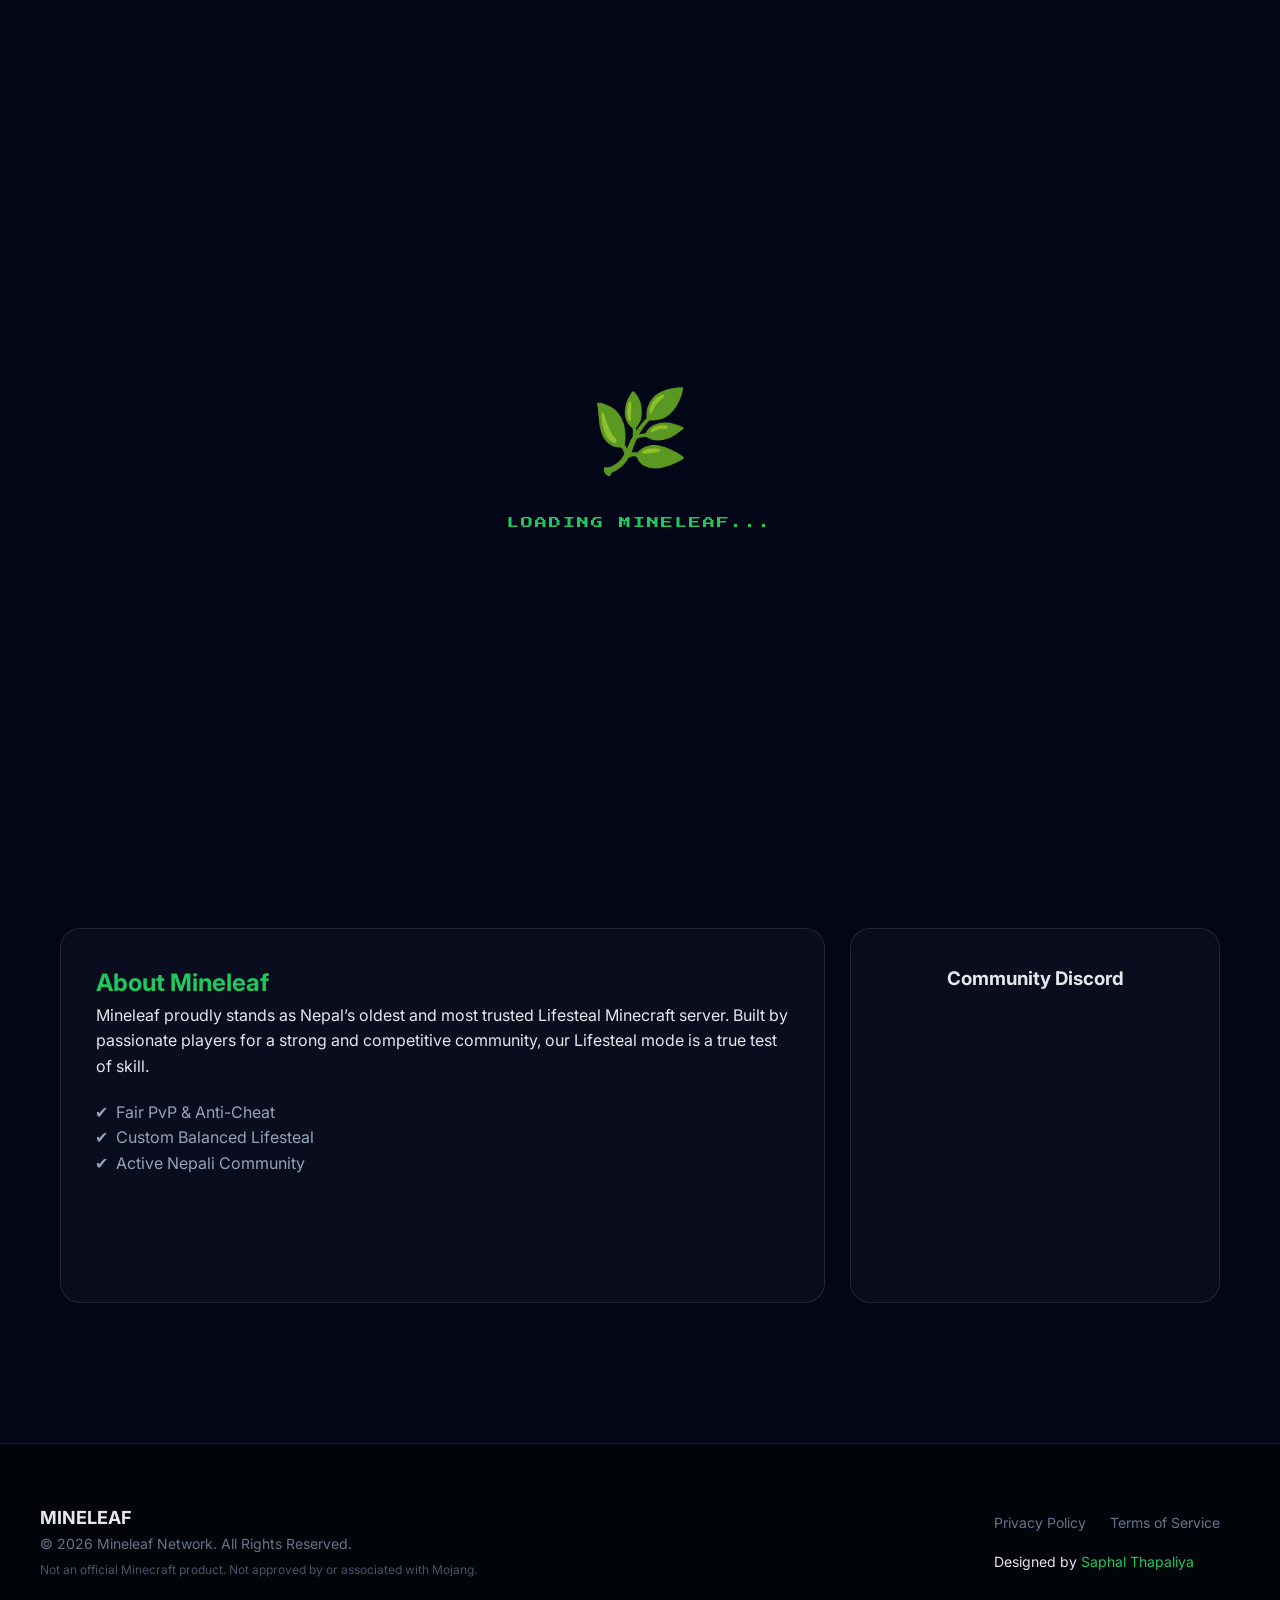
==== index.html @ 12ee9f59 "Update index.html" ====
<!DOCTYPE html>
<html lang="en">
<head>
    <meta charset="UTF-8">
    <meta name="viewport" content="width=device-width, initial-scale=1.0">
    <title>Mineleaf | Nepal's Oldest Lifesteal Server</title>
    <link rel="stylesheet" href="style.css">
    <script defer src="script.js"></script>
</head>
<body>

<header>
    <nav>
        <h1>MINELEAF</h1>
        <ul>
            <li><a href="#home">Home</a></li>
            <li><a href="staff.html">Staff</a></li>
            <li><a href="ranks.html">Ranks</a></li>
            <li><a href="#about">About</a></li>
        </ul>
    </nav>
</header>

<section class="hero" id="home">
    <div class="container">
        <h2>Welcome to Mineleaf</h2>
        <p>🌿 Lifesteal • Events • Custom Ranks • Friendly Community</p>
        <div class="card" style="display:inline-block; margin-top:30px; padding: 15px 40px;">
            <h3 id="players" style="color:var(--primary)">Loading Players...</h3>
        </div>
    </div>
</section>

<div class="container">
    <div class="card-grid">
        <div class="card">
            <h2>☕ Java Edition</h2>
            <div class="ip-box" onclick="copyIP('play.mineleaf.org', this)">play.mineleaf.org</div>
            <small>Click to copy address</small>
        </div>
        <div class="card">
            <h2>📱 Bedrock Edition</h2>
            <div class="ip-box" onclick="copyIP('play.mineleaf.org', this)">play.mineleaf.org</div>
            <small>Click to copy address</small>
        </div>
    </div>
</div>

<section class="container" id="about">
    <div class="card-grid">
        <div class="card" style="grid-column: span 2; text-align: left;">
            <h2 style="color:var(--primary)">About Mineleaf</h2>
            <p>Mineleaf proudly stands as Nepal’s oldest and most trusted Lifesteal Minecraft server. Built by passionate players for a strong and competitive community, our Lifesteal mode is a true test of skill.</p>
            <ul style="margin-top:20px; color:#94a3b8; list-style: '✔  '; padding-left: 20px;">
                <li>Fair PvP & Anti-Cheat</li>
                <li>Custom Balanced Lifesteal</li>
                <li>Active Nepali Community</li>
            </ul>
        </div>
        <div class="card">
            <h3>Community Discord</h3>
            <iframe src="https://discord.com/widget?id=1342166321756115005&theme=dark" width="100%" height="250" allowtransparency="true" frameborder="0" style="margin-top:15px; border-radius:10px;"></iframe>
        </div>
    </div>
</section>

<footer>
    <div class="footer-content">
        <div>
            <p style="font-weight:bold; font-size:18px;">MINELEAF</p>
            <p style="color:#64748b; font-size:14px;">© 2026 Mineleaf Network. All Rights Reserved.</p>
            <p style="color:#475569; font-size:12px; margin-top:5px;">Not an official Minecraft product. Not approved by or associated with Mojang.</p>
        </div>
        <div class="footer-legal">
            <a href="#">Privacy Policy</a>
            <a href="#">Terms of Service</a>
            <p style="margin-top:15px; font-size:14px;">Designed by <a href="https://saphal.is-a.dev" style="color:var(--primary); margin:0;">Saphal Thapaliya </a></p>
        </div>
    </div>
</footer>

</body>
    <div id="loading-screen" style="position: fixed; top: 0; left: 0; width: 100%; height: 100%; background: #020617; display: flex; flex-direction: column; justify-content: center; align-items: center; z-index: 9999; transition: opacity 0.5s ease;">
    <div style="font-size: 80px; animation: pulse 1.5s infinite ease-in-out;">🌿</div>
    <p style="margin-top: 20px; font-family: 'Press Start 2P', cursive; color: #22c55e; font-size: 12px; letter-spacing: 2px;">LOADING MINELEAF...</p>
    </div>
</html>
---- style.css ----
@import url('https://fonts.googleapis.com/css2?family=Inter:wght@400;600;800&family=Press+Start+2P&display=swap');

:root {
    --primary: #22c55e;
    --primary-glow: rgba(34, 197, 94, 0.4);
    --bg-dark: #020617;
    --card-bg: rgba(255, 255, 255, 0.03);
    --card-border: rgba(255, 255, 255, 0.1);
}

* {
    margin: 0;
    padding: 0;
    box-sizing: border-box;
}

body {
    background: radial-gradient(circle at 20% 20%, #064e3b 0%, transparent 40%),
                radial-gradient(circle at 80% 80%, #022c22 0%, transparent 40%),
                #020617;
    background-attachment: fixed;
    color: #e5e7eb;
    font-family: 'Inter', sans-serif;
    line-height: 1.6;
    overflow-x: hidden;
}

/* NAVIGATION */
header {
    background: rgba(2, 6, 23, 0.8);
    backdrop-filter: blur(12px);
    padding: 15px 30px;
    border-bottom: 1px solid var(--card-border);
    position: sticky;
    top: 0;
    z-index: 1000;
}

nav {
    max-width: 1200px;
    margin: auto;
    display: flex;
    justify-content: space-between;
    align-items: center;
}

nav h1 {
    font-family: 'Press Start 2P', cursive;
    color: var(--primary);
    font-size: 18px;
    text-shadow: 0 0 10px var(--primary-glow);
}

nav ul {
    list-style: none;
    display: flex;
    gap: 25px;
}

nav ul li a {
    color: #94a3b8;
    text-decoration: none;
    font-weight: 600;
    transition: 0.3s;
}

nav ul li a:hover {
    color: var(--primary);
}

/* HERO SECTION */
.hero {
    text-align: center;
    padding: 100px 20px;
}

.hero h2 {
    font-size: clamp(2rem, 5vw, 4rem);
    font-weight: 800;
    color: white;
    margin-bottom: 20px;
}

.hero p {
    color: #94a3b8;
    font-size: 1.2rem;
}

/* CARDS & GRID */
.container {
    max-width: 1200px;
    margin: auto;
    padding: 40px 20px;
}

.card-grid {
    display: grid;
    grid-template-columns: repeat(auto-fit, minmax(300px, 1fr));
    gap: 25px;
}

.card {
    background: var(--card-bg);
    backdrop-filter: blur(10px);
    border: 1px solid var(--card-border);
    border-radius: 20px;
    padding: 35px;
    text-align: center;
    transition: 0.4s cubic-bezier(0.175, 0.885, 0.32, 1.275);
}

.card:hover {
    transform: translateY(-10px);
    border-color: var(--primary);
    background: rgba(34, 197, 94, 0.05);
}

/* IP BOXES */
.ip-box {
    background: rgba(0,0,0,0.4);
    border: 1px dashed var(--primary);
    padding: 15px;
    border-radius: 12px;
    cursor: pointer;
    font-family: 'monospace';
    margin: 15px 0;
    transition: 0.3s;
}

.ip-box:active { transform: scale(0.95); }

/* FOOTER */
footer {
    background: #010409;
    padding: 60px 20px 30px;
    margin-top: 100px;
    border-top: 1px solid var(--card-border);
}

.footer-content {
    max-width: 1200px;
    margin: auto;
    display: flex;
    justify-content: space-between;
    align-items: center;
    flex-wrap: wrap;
    gap: 30px;
}

.footer-legal a {
    color: #64748b;
    text-decoration: none;
    font-size: 14px;
    margin-right: 20px;
}

.footer-legal a:hover { color: var(--primary); }
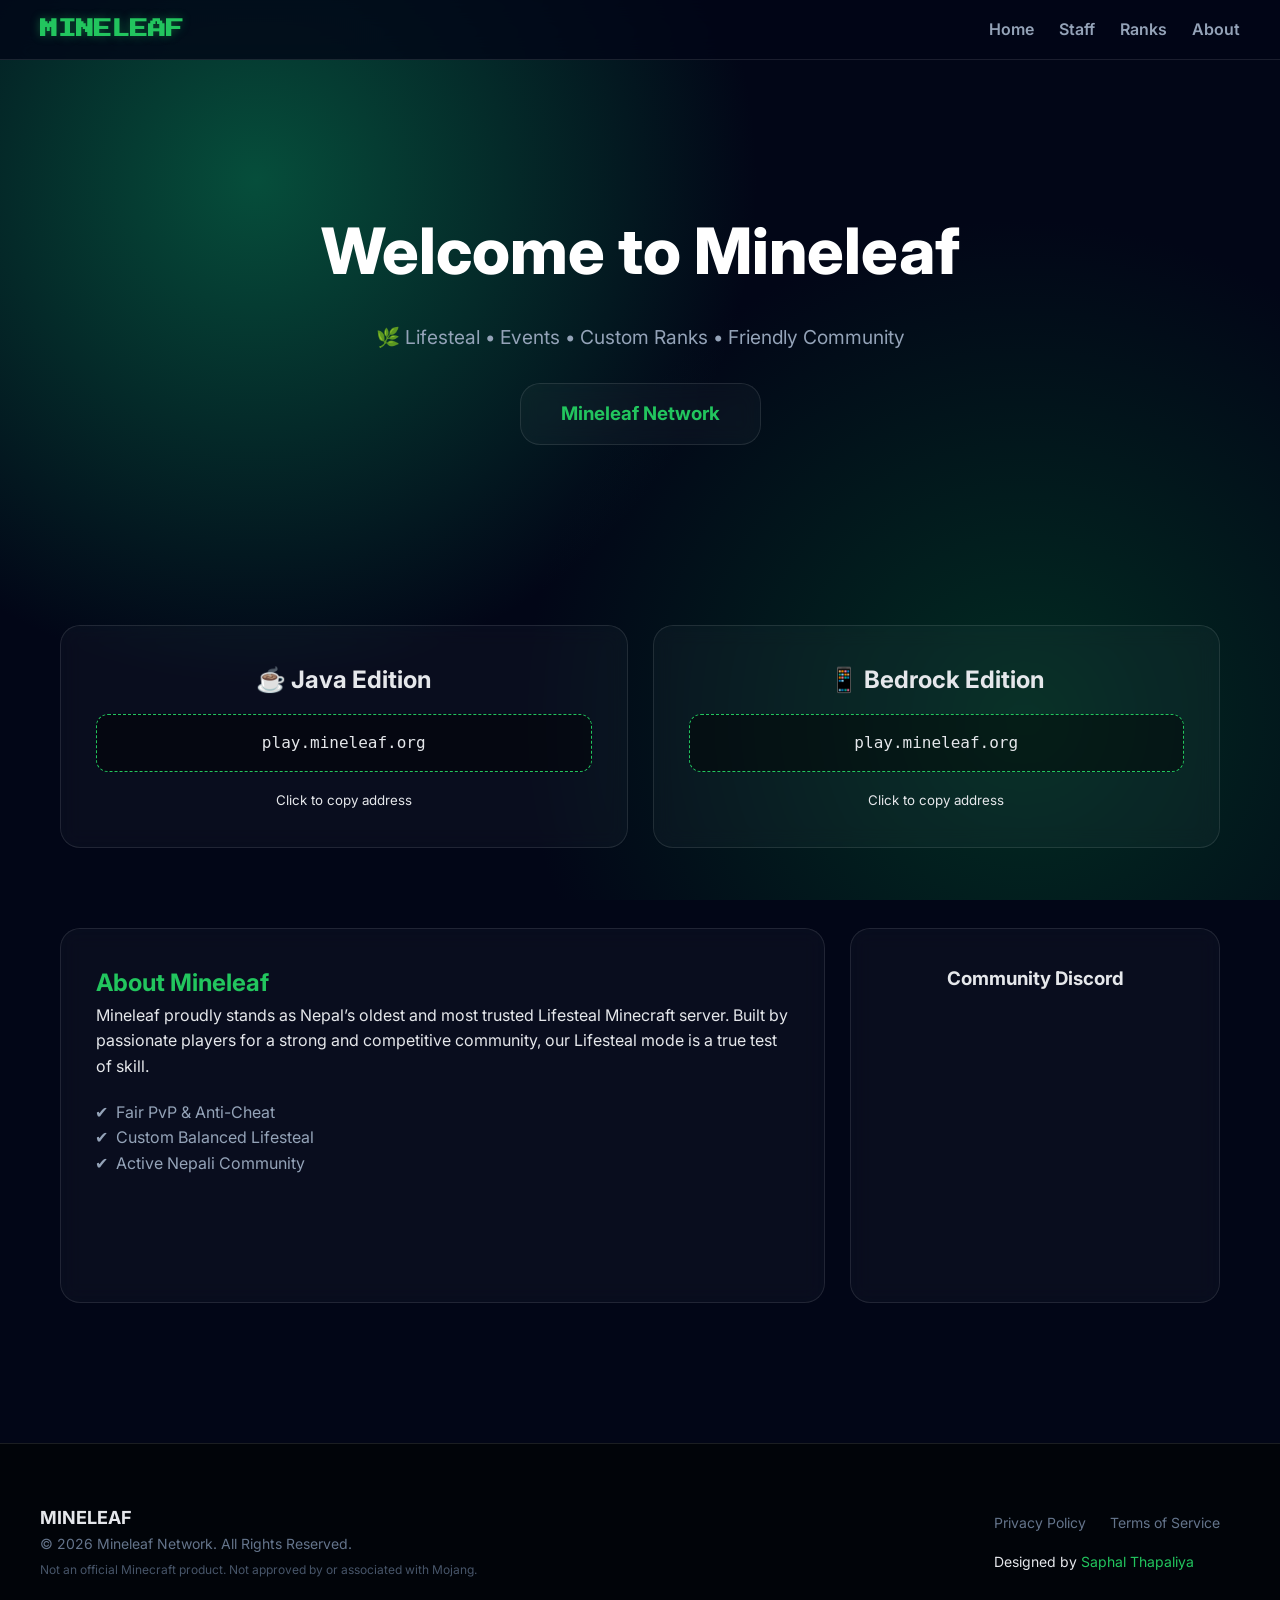
==== commit d9aa277a: "Update index.html" ====
--- a/index.html
+++ b/index.html
@@ -72,7 +72,7 @@
             <p style="color:#475569; font-size:12px; margin-top:5px;">Not an official Minecraft product. Not approved by or associated with Mojang.</p>
         </div>
         <div class="footer-legal">
-            <a href="#">Privacy Policy</a>
+            <a href="privacy.html">Privacy Policy</a>
             <a href="#">Terms of Service</a>
             <p style="margin-top:15px; font-size:14px;">Designed by <a href="https://saphal.is-a.dev" style="color:var(--primary); margin:0;">Saphal Thapaliya </a></p>
         </div>
--- a/style.css
+++ b/style.css
@@ -155,3 +155,16 @@
 }
 
 .footer-legal a:hover { color: var(--primary); }
+
+/* Loading Animation */
+@keyframes pulse {
+    0% { transform: scale(1); filter: drop-shadow(0 0 0px var(--primary-glow)); }
+    50% { transform: scale(1.2); filter: drop-shadow(0 0 20px var(--primary)); }
+    100% { transform: scale(1); filter: drop-shadow(0 0 0px var(--primary-glow)); }
+}
+
+/* Class to hide the loader */
+.loader-hidden {
+    opacity: 0;
+    pointer-events: none;
+    }
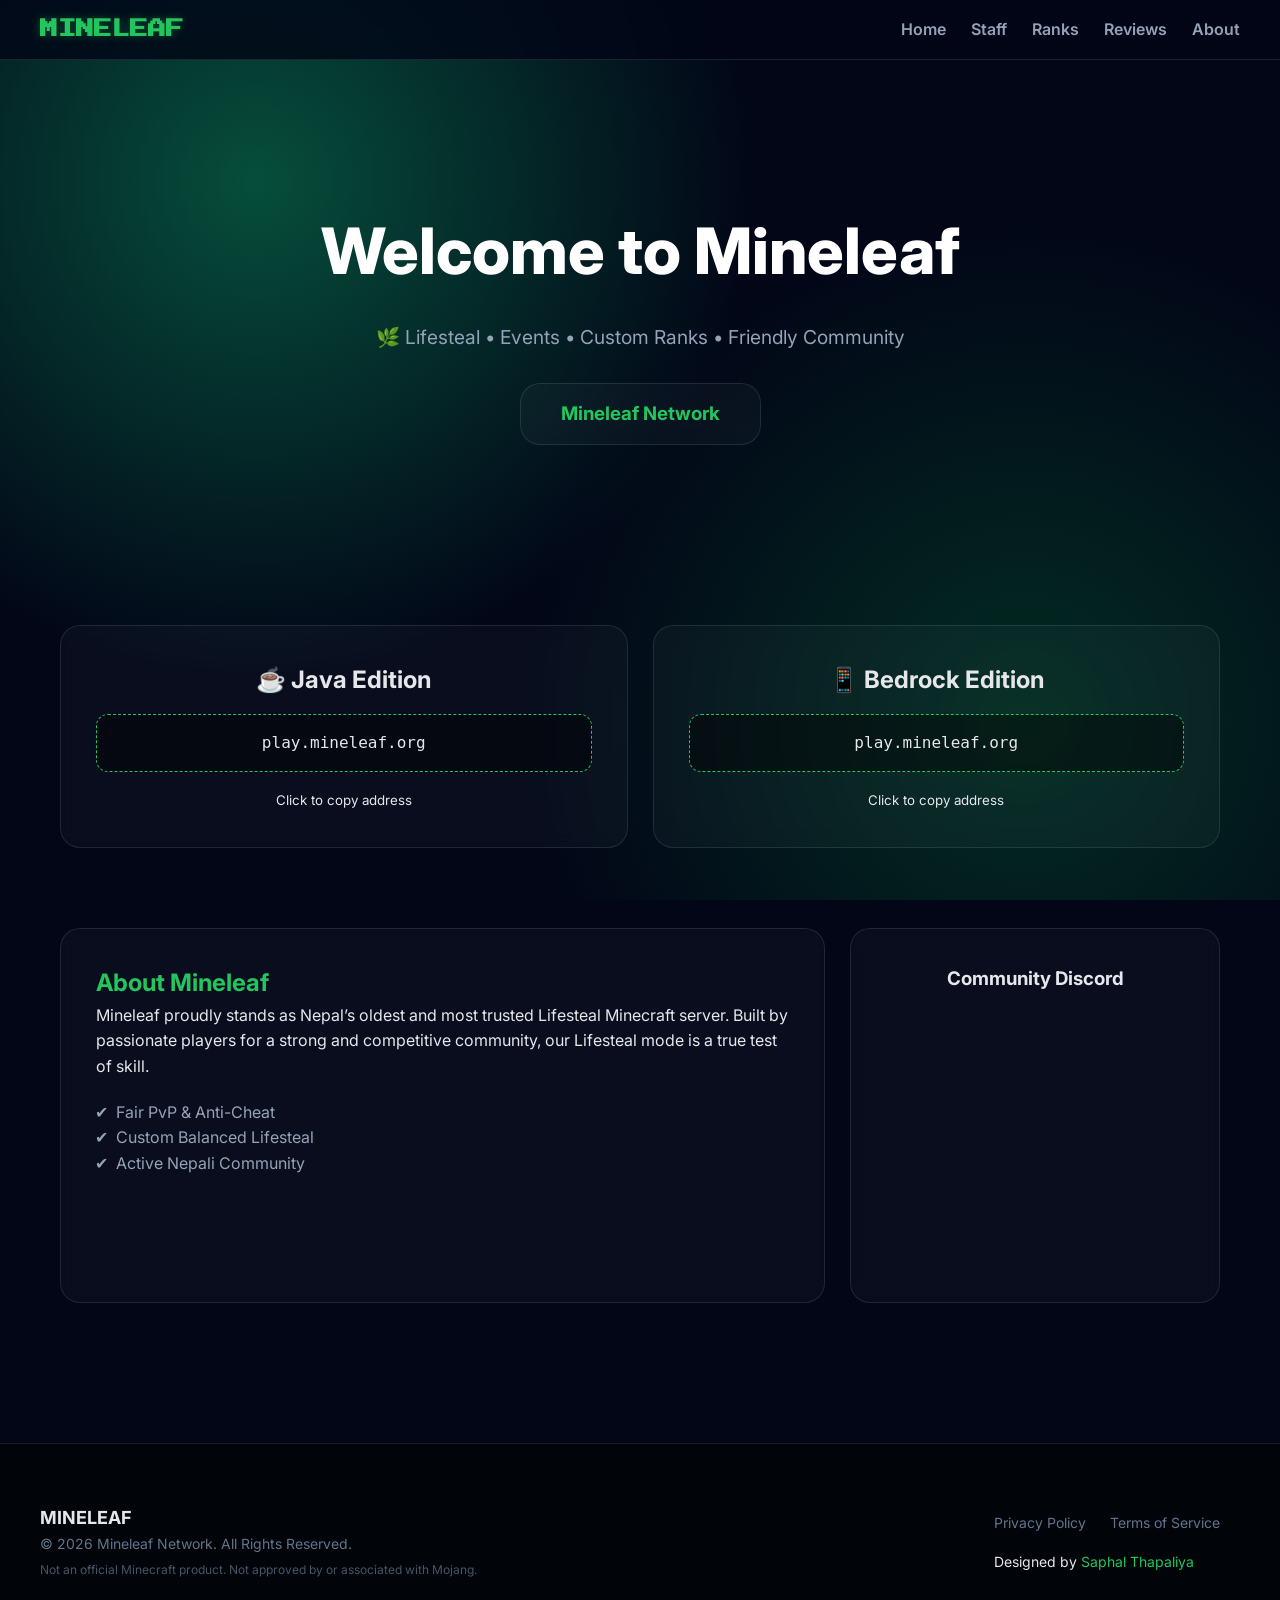
==== commit 1c627bf3: "Update index.html" ====
--- a/index.html
+++ b/index.html
@@ -16,6 +16,7 @@
             <li><a href="#home">Home</a></li>
             <li><a href="staff.html">Staff</a></li>
             <li><a href="ranks.html">Ranks</a></li>
+            <li><a href="review.html">Reviews</a></li> 
             <li><a href="#about">About</a></li>
         </ul>
     </nav>
@@ -73,7 +74,7 @@
         </div>
         <div class="footer-legal">
             <a href="privacy.html">Privacy Policy</a>
-            <a href="#">Terms of Service</a>
+            <a href="terms.html">Terms of Service</a>
             <p style="margin-top:15px; font-size:14px;">Designed by <a href="https://saphal.is-a.dev" style="color:var(--primary); margin:0;">Saphal Thapaliya </a></p>
         </div>
     </div>
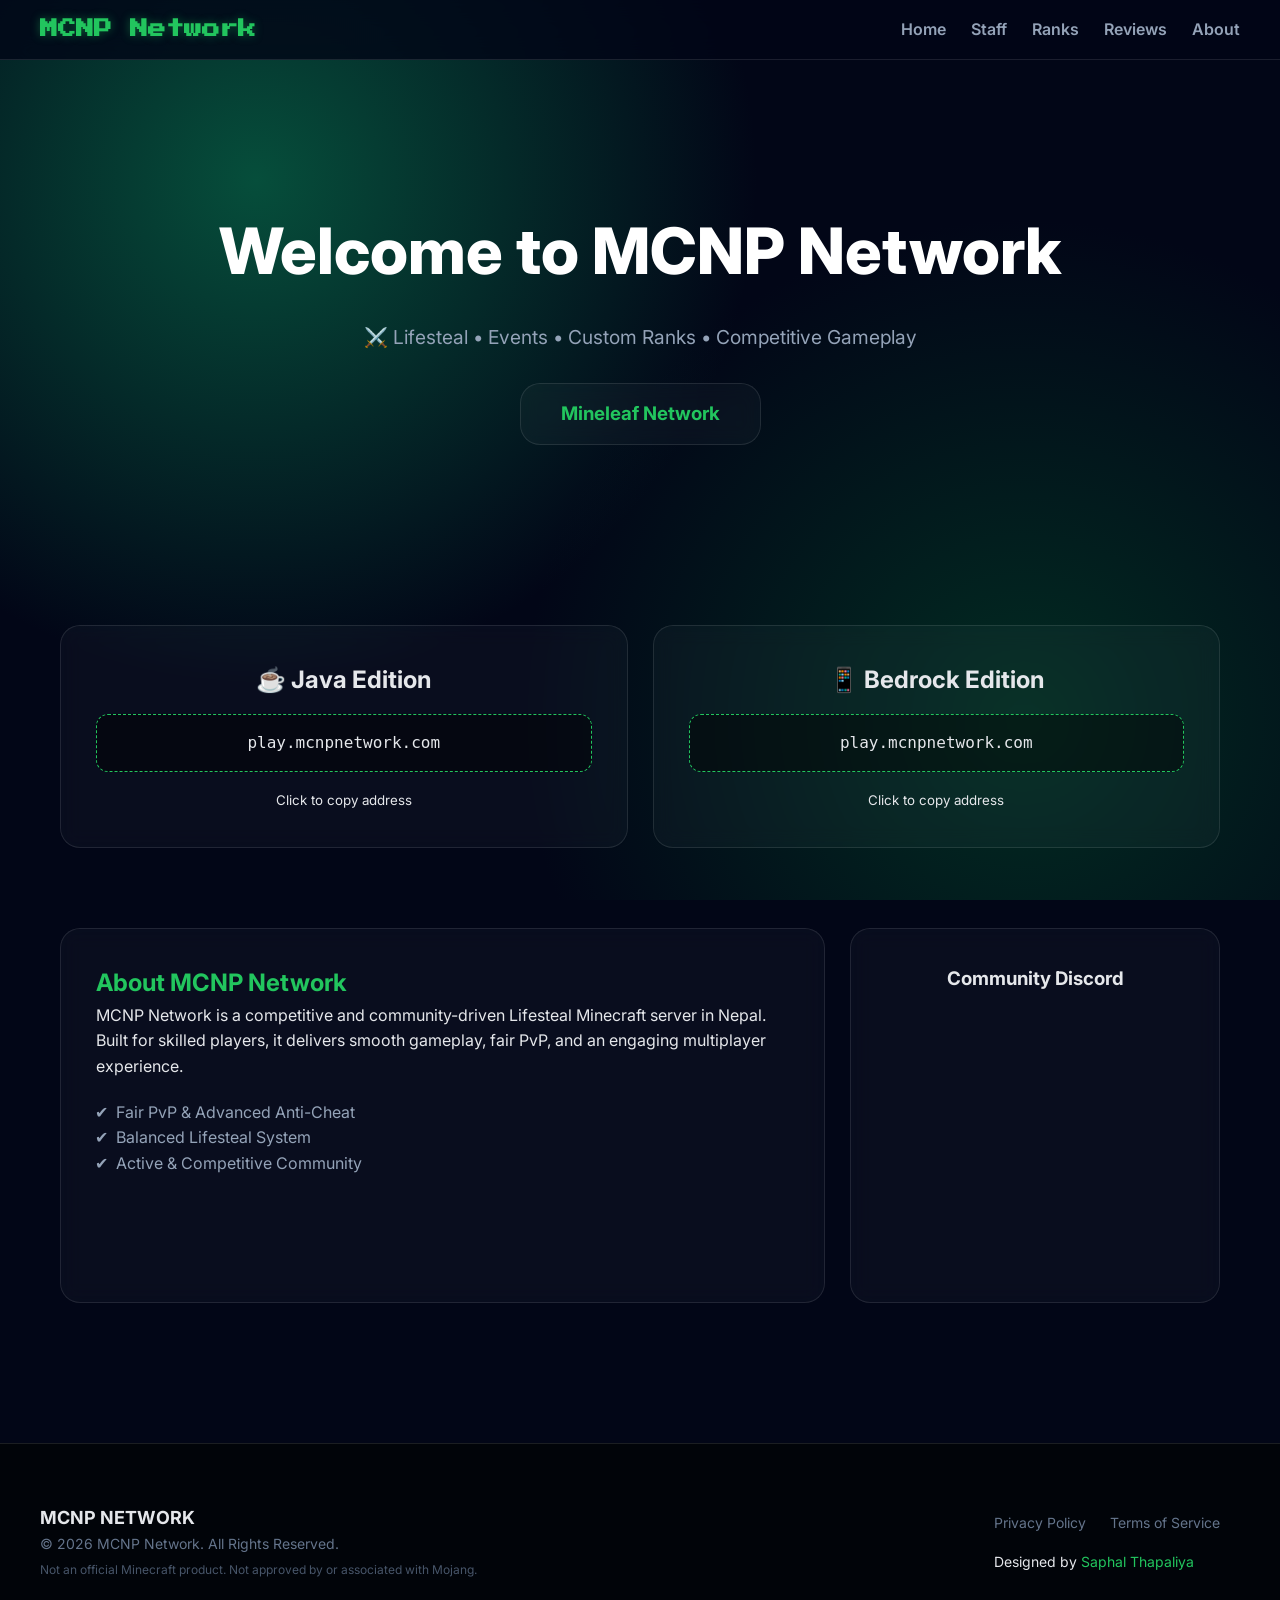
==== commit 716b3097: "Update index.html" ====
--- a/index.html
+++ b/index.html
@@ -3,7 +3,7 @@
 <head>
     <meta charset="UTF-8">
     <meta name="viewport" content="width=device-width, initial-scale=1.0">
-    <title>Mineleaf | Nepal's Oldest Lifesteal Server</title>
+    <title>MCNP Network | Nepal's Lifesteal Server</title>
     <link rel="stylesheet" href="style.css">
     <script defer src="script.js"></script>
 </head>
@@ -11,7 +11,7 @@
 
 <header>
     <nav>
-        <h1>MINELEAF</h1>
+        <h1>MCNP Network</h1>
         <ul>
             <li><a href="#home">Home</a></li>
             <li><a href="staff.html">Staff</a></li>
@@ -23,9 +23,12 @@
 </header>
 
 <section class="hero" id="home">
+    <!-- NEW overlay for blur -->
+    <div class="hero-overlay"></div>
+
     <div class="container">
-        <h2>Welcome to Mineleaf</h2>
-        <p>🌿 Lifesteal • Events • Custom Ranks • Friendly Community</p>
+        <h2>Welcome to MCNP Network</h2>
+        <p>⚔️ Lifesteal • Events • Custom Ranks • Competitive Gameplay</p>
         <div class="card" style="display:inline-block; margin-top:30px; padding: 15px 40px;">
             <h3 id="players" style="color:var(--primary)">Loading Players...</h3>
         </div>
@@ -36,12 +39,12 @@
     <div class="card-grid">
         <div class="card">
             <h2>☕ Java Edition</h2>
-            <div class="ip-box" onclick="copyIP('play.mineleaf.org', this)">play.mineleaf.org</div>
+            <div class="ip-box" onclick="copyIP('play.mcnpnetwork.com', this)">play.mcnpnetwork.com</div>
             <small>Click to copy address</small>
         </div>
         <div class="card">
             <h2>📱 Bedrock Edition</h2>
-            <div class="ip-box" onclick="copyIP('play.mineleaf.org', this)">play.mineleaf.org</div>
+            <div class="ip-box" onclick="copyIP('play.mcnpnetwork.com', this)">play.mcnpnetwork.com</div>
             <small>Click to copy address</small>
         </div>
     </div>
@@ -50,12 +53,12 @@
 <section class="container" id="about">
     <div class="card-grid">
         <div class="card" style="grid-column: span 2; text-align: left;">
-            <h2 style="color:var(--primary)">About Mineleaf</h2>
-            <p>Mineleaf proudly stands as Nepal’s oldest and most trusted Lifesteal Minecraft server. Built by passionate players for a strong and competitive community, our Lifesteal mode is a true test of skill.</p>
+            <h2 style="color:var(--primary)">About MCNP Network</h2>
+            <p>MCNP Network is a competitive and community-driven Lifesteal Minecraft server in Nepal. Built for skilled players, it delivers smooth gameplay, fair PvP, and an engaging multiplayer experience.</p>
             <ul style="margin-top:20px; color:#94a3b8; list-style: '✔  '; padding-left: 20px;">
-                <li>Fair PvP & Anti-Cheat</li>
-                <li>Custom Balanced Lifesteal</li>
-                <li>Active Nepali Community</li>
+                <li>Fair PvP & Advanced Anti-Cheat</li>
+                <li>Balanced Lifesteal System</li>
+                <li>Active & Competitive Community</li>
             </ul>
         </div>
         <div class="card">
@@ -68,21 +71,23 @@
 <footer>
     <div class="footer-content">
         <div>
-            <p style="font-weight:bold; font-size:18px;">MINELEAF</p>
-            <p style="color:#64748b; font-size:14px;">© 2026 Mineleaf Network. All Rights Reserved.</p>
+            <p style="font-weight:bold; font-size:18px;">MCNP NETWORK</p>
+            <p style="color:#64748b; font-size:14px;">© 2026 MCNP Network. All Rights Reserved.</p>
             <p style="color:#475569; font-size:12px; margin-top:5px;">Not an official Minecraft product. Not approved by or associated with Mojang.</p>
         </div>
         <div class="footer-legal">
             <a href="privacy.html">Privacy Policy</a>
             <a href="terms.html">Terms of Service</a>
-            <p style="margin-top:15px; font-size:14px;">Designed by <a href="https://saphal.is-a.dev" style="color:var(--primary); margin:0;">Saphal Thapaliya </a></p>
+            <p style="margin-top:15px; font-size:14px;">Designed by <a href="https://saphal.is-a.dev" style="color:var(--primary); margin:0;">Saphal Thapaliya</a></p>
         </div>
     </div>
 </footer>
 
+<!-- KEEP LOADING SCREEN (just color updated via CSS later) -->
+<div id="loading-screen" style="position: fixed; top: 0; left: 0; width: 100%; height: 100%; background: #020617; display: flex; flex-direction: column; justify-content: center; align-items: center; z-index: 9999; transition: opacity 0.5s ease;">
+    <div style="font-size: 80px; animation: pulse 1.5s infinite ease-in-out;">⚔️</div>
+    <p style="margin-top: 20px; font-family: 'Press Start 2P', cursive; color: var(--primary); font-size: 12px; letter-spacing: 2px;">LOADING MCNP...</p>
+</div>
+
 </body>
-    <div id="loading-screen" style="position: fixed; top: 0; left: 0; width: 100%; height: 100%; background: #020617; display: flex; flex-direction: column; justify-content: center; align-items: center; z-index: 9999; transition: opacity 0.5s ease;">
-    <div style="font-size: 80px; animation: pulse 1.5s infinite ease-in-out;">🌿</div>
-    <p style="margin-top: 20px; font-family: 'Press Start 2P', cursive; color: #22c55e; font-size: 12px; letter-spacing: 2px;">LOADING MINELEAF...</p>
-    </div>
 </html>
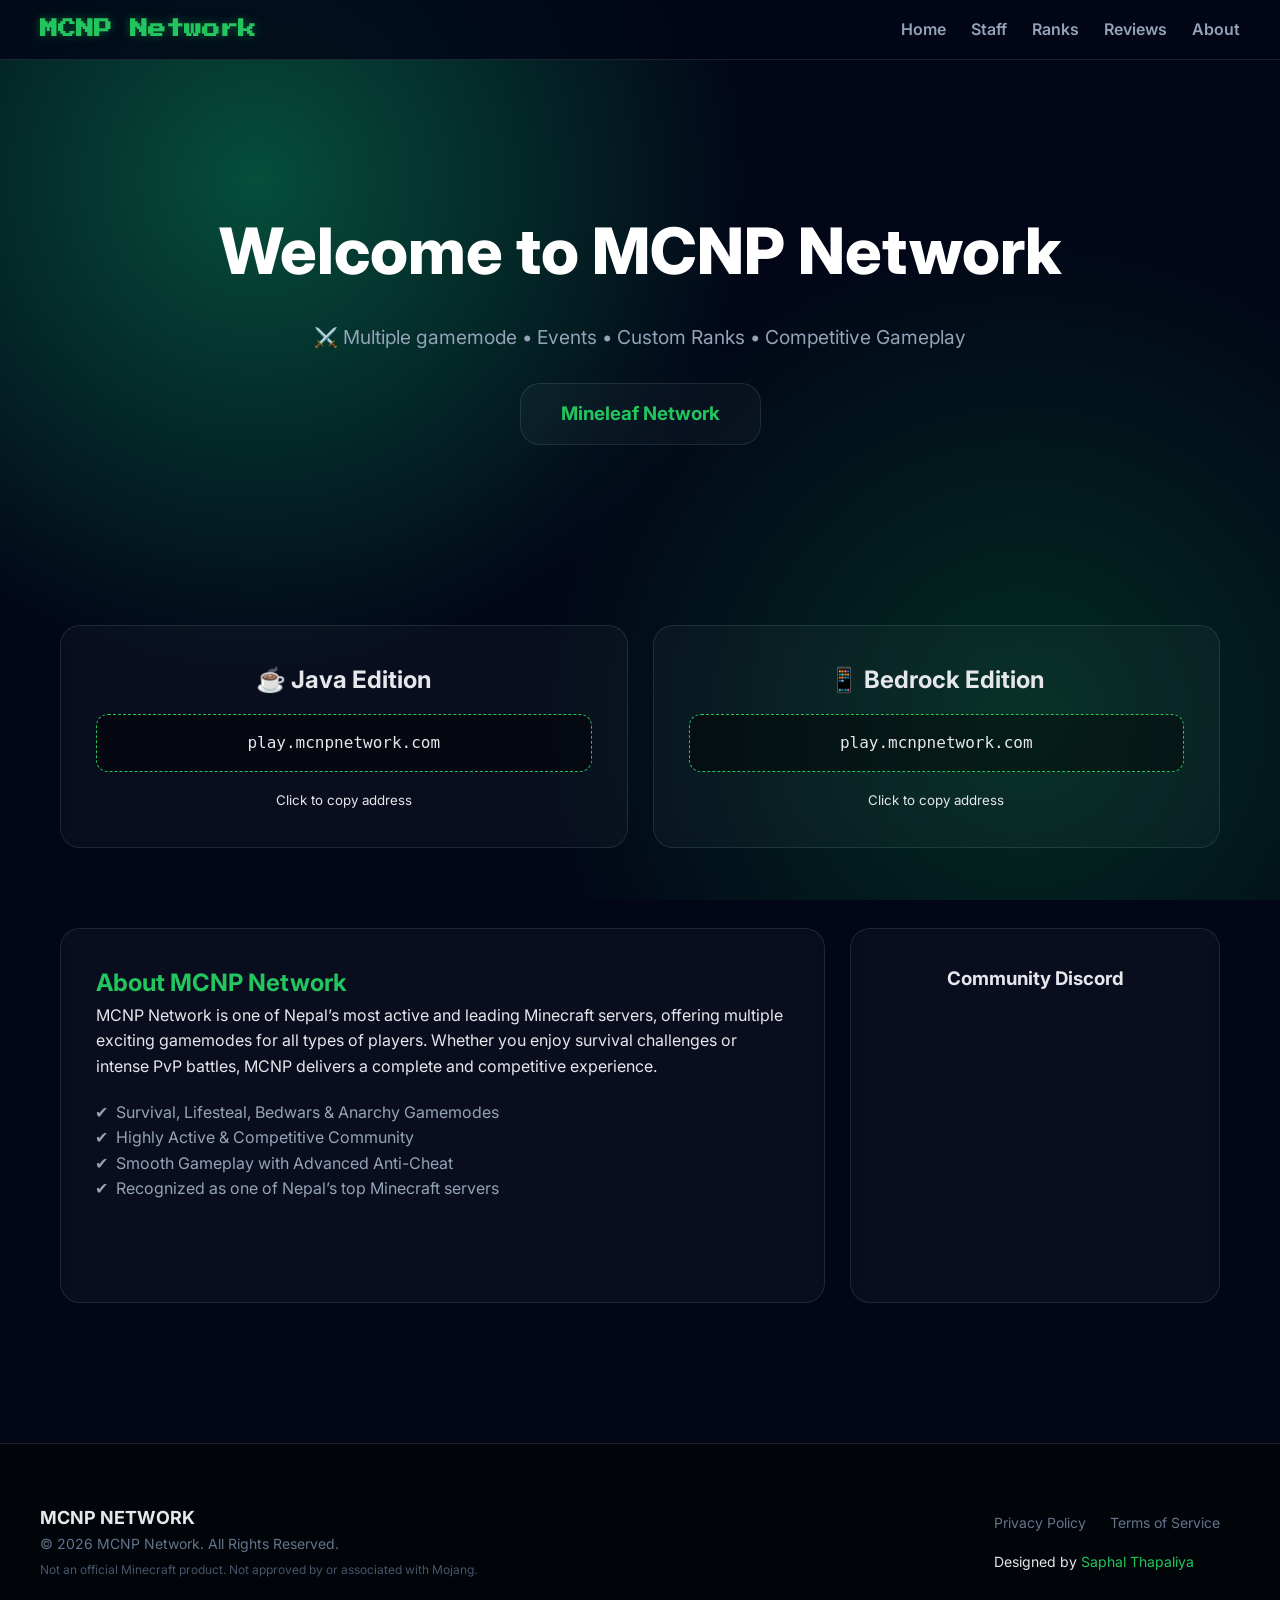
==== commit 57236b02: "Update index.html" ====
--- a/index.html
+++ b/index.html
@@ -28,7 +28,7 @@
 
     <div class="container">
         <h2>Welcome to MCNP Network</h2>
-        <p>⚔️ Lifesteal • Events • Custom Ranks • Competitive Gameplay</p>
+        <p>⚔️ Multiple gamemode • Events • Custom Ranks • Competitive Gameplay</p>
         <div class="card" style="display:inline-block; margin-top:30px; padding: 15px 40px;">
             <h3 id="players" style="color:var(--primary)">Loading Players...</h3>
         </div>
@@ -54,12 +54,14 @@
     <div class="card-grid">
         <div class="card" style="grid-column: span 2; text-align: left;">
             <h2 style="color:var(--primary)">About MCNP Network</h2>
-            <p>MCNP Network is a competitive and community-driven Lifesteal Minecraft server in Nepal. Built for skilled players, it delivers smooth gameplay, fair PvP, and an engaging multiplayer experience.</p>
-            <ul style="margin-top:20px; color:#94a3b8; list-style: '✔  '; padding-left: 20px;">
-                <li>Fair PvP & Advanced Anti-Cheat</li>
-                <li>Balanced Lifesteal System</li>
-                <li>Active & Competitive Community</li>
-            </ul>
+<p>MCNP Network is one of Nepal’s most active and leading Minecraft servers, offering multiple exciting gamemodes for all types of players. Whether you enjoy survival challenges or intense PvP battles, MCNP delivers a complete and competitive experience.</p>
+
+<ul style="margin-top:20px; color:#94a3b8; list-style: '✔  '; padding-left: 20px;">
+    <li>Survival, Lifesteal, Bedwars & Anarchy Gamemodes</li>
+    <li>Highly Active & Competitive Community</li>
+    <li>Smooth Gameplay with Advanced Anti-Cheat</li>
+    <li>Recognized as one of Nepal’s top Minecraft servers</li>
+</ul>
         </div>
         <div class="card">
             <h3>Community Discord</h3>
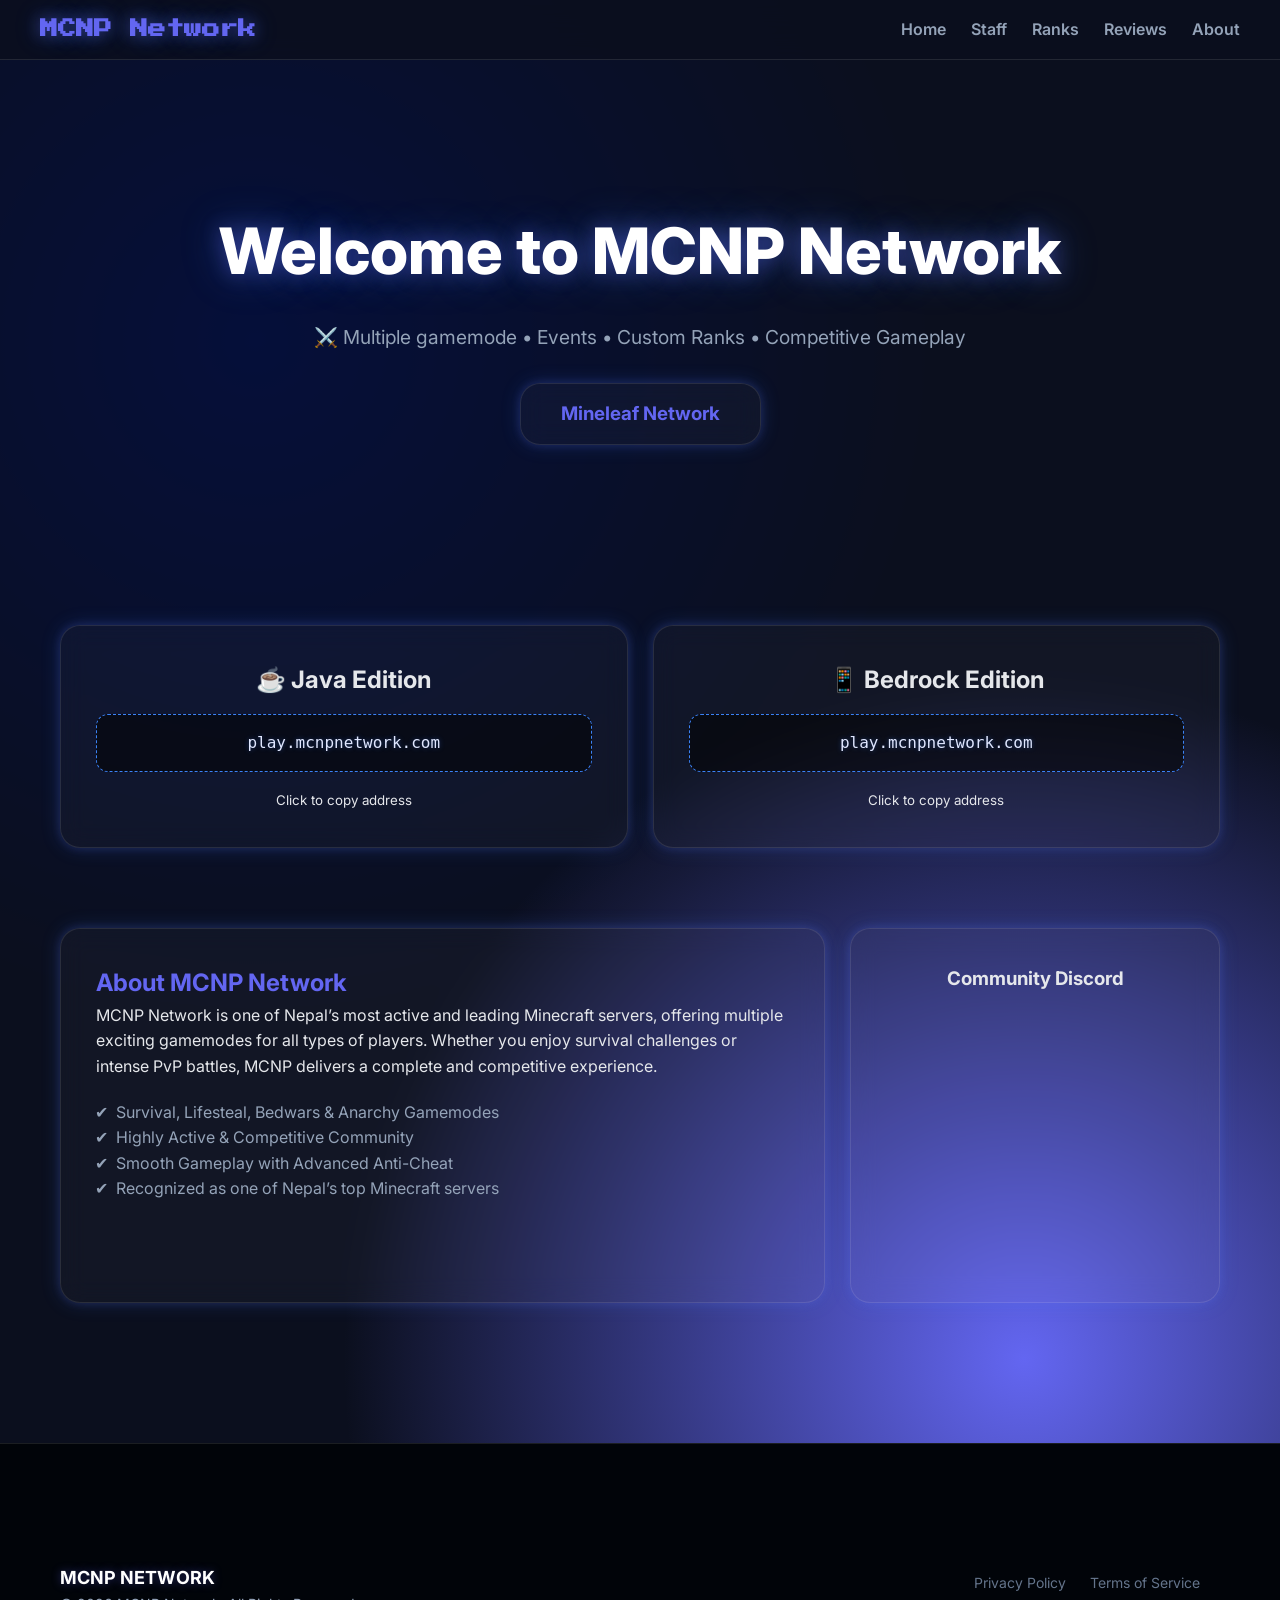
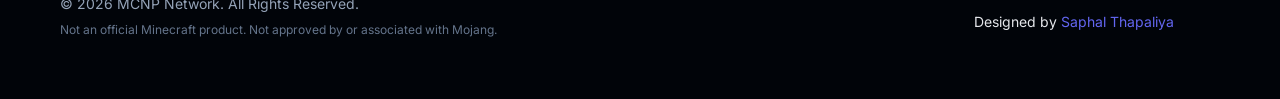
==== commit 884a02c4: "Update index.html" ====
--- a/index.html
+++ b/index.html
@@ -71,19 +71,25 @@
 </section>
 
 <footer>
-    <div class="footer-content">
+    <div class="footer-content" style="background: none; padding: 60px 20px 30px;">
         <div>
-            <p style="font-weight:bold; font-size:18px;">MCNP NETWORK</p>
-            <p style="color:#64748b; font-size:14px;">© 2026 MCNP Network. All Rights Reserved.</p>
-            <p style="color:#475569; font-size:12px; margin-top:5px;">Not an official Minecraft product. Not approved by or associated with Mojang.</p>
+            <p style="font-weight:bold; font-size:18px; color:white; text-shadow: 0 0 10px var(--primary-glow);">
+                MCNP NETWORK
+            </p>
+            <p style="color:#94a3b8; font-size:14px;">© 2026 MCNP Network. All Rights Reserved.</p>
+            <p style="color:#64748b; font-size:12px; margin-top:5px;">
+                Not an official Minecraft product. Not approved by or associated with Mojang.
+            </p>
         </div>
-        <div class="footer-legal">
+        <div class="footer-legal" style="background: none; padding:0;">
             <a href="privacy.html">Privacy Policy</a>
             <a href="terms.html">Terms of Service</a>
-            <p style="margin-top:15px; font-size:14px;">Designed by <a href="https://saphal.is-a.dev" style="color:var(--primary); margin:0;">Saphal Thapaliya</a></p>
+            <p style="margin-top:15px; font-size:14px;">
+                Designed by <a href="https://saphal.is-a.dev" style="color:var(--primary); margin:0;">Saphal Thapaliya</a>
+            </p>
         </div>
     </div>
-</footer>
+    </footer>
 
 <!-- KEEP LOADING SCREEN (just color updated via CSS later) -->
 <div id="loading-screen" style="position: fixed; top: 0; left: 0; width: 100%; height: 100%; background: #020617; display: flex; flex-direction: column; justify-content: center; align-items: center; z-index: 9999; transition: opacity 0.5s ease;">
--- a/style.css
+++ b/style.css
@@ -1,13 +1,16 @@
 @import url('https://fonts.googleapis.com/css2?family=Inter:wght@400;600;800&family=Press+Start+2P&display=swap');
 
 :root {
-    --primary: #22c55e;
-    --primary-glow: rgba(34, 197, 94, 0.4);
-    --bg-dark: #020617;
+    --primary: #6366f1; /* purple */
+    --secondary: #3b82f6; /* blue */
+    --primary-glow: rgba(99, 102, 241, 0.4);
+    --secondary-glow: rgba(59, 130, 246, 0.4);
+    --bg-dark: #0b0f1e;
     --card-bg: rgba(255, 255, 255, 0.03);
     --card-border: rgba(255, 255, 255, 0.1);
 }
 
+/* GLOBAL RESET */
 * {
     margin: 0;
     padding: 0;
@@ -15,10 +18,12 @@
 }
 
 body {
-    background: radial-gradient(circle at 20% 20%, #064e3b 0%, transparent 40%),
-                radial-gradient(circle at 80% 80%, #022c22 0%, transparent 40%),
-                #020617;
-    background-attachment: fixed;
+    background: 
+        url('https://images.unsplash.com/photo-1505245208761-ba872912fac0?auto=format&fit=crop&w=1920&q=80') center/cover no-repeat fixed, /* Himalayan blurred */
+        radial-gradient(circle at 20% 20%, var(--secondary) 0%, transparent 40%),
+        radial-gradient(circle at 80% 80%, var(--primary) 0%, transparent 40%),
+        var(--bg-dark);
+    background-blend-mode: overlay, overlay, normal;
     color: #e5e7eb;
     font-family: 'Inter', sans-serif;
     line-height: 1.6;
@@ -27,8 +32,8 @@
 
 /* NAVIGATION */
 header {
-    background: rgba(2, 6, 23, 0.8);
-    backdrop-filter: blur(12px);
+    background: rgba(11, 15, 30, 0.85);
+    backdrop-filter: blur(14px);
     padding: 15px 30px;
     border-bottom: 1px solid var(--card-border);
     position: sticky;
@@ -48,7 +53,7 @@
     font-family: 'Press Start 2P', cursive;
     color: var(--primary);
     font-size: 18px;
-    text-shadow: 0 0 10px var(--primary-glow);
+    text-shadow: 0 0 15px var(--primary-glow), 0 0 25px var(--secondary-glow);
 }
 
 nav ul {
@@ -65,7 +70,8 @@
 }
 
 nav ul li a:hover {
-    color: var(--primary);
+    color: var(--secondary);
+    text-shadow: 0 0 10px var(--secondary-glow);
 }
 
 /* HERO SECTION */
@@ -79,6 +85,7 @@
     font-weight: 800;
     color: white;
     margin-bottom: 20px;
+    text-shadow: 0 0 20px var(--primary-glow), 0 0 40px var(--secondary-glow);
 }
 
 .hero p {
@@ -101,30 +108,34 @@
 
 .card {
     background: var(--card-bg);
-    backdrop-filter: blur(10px);
+    backdrop-filter: blur(12px);
     border: 1px solid var(--card-border);
     border-radius: 20px;
     padding: 35px;
     text-align: center;
     transition: 0.4s cubic-bezier(0.175, 0.885, 0.32, 1.275);
+    box-shadow: 0 0 10px rgba(99,102,241,0.2), 0 0 20px rgba(59,130,246,0.2);
 }
 
 .card:hover {
     transform: translateY(-10px);
-    border-color: var(--primary);
-    background: rgba(34, 197, 94, 0.05);
+    border-color: var(--secondary);
+    background: rgba(59, 130, 246, 0.08);
+    box-shadow: 0 0 20px var(--primary-glow), 0 0 40px var(--secondary-glow);
 }
 
 /* IP BOXES */
 .ip-box {
-    background: rgba(0,0,0,0.4);
-    border: 1px dashed var(--primary);
+    background: rgba(0,0,0,0.5);
+    border: 1px dashed var(--secondary);
     padding: 15px;
     border-radius: 12px;
     cursor: pointer;
     font-family: 'monospace';
     margin: 15px 0;
     transition: 0.3s;
+    color: #e0e7ff;
+    text-shadow: 0 0 5px var(--secondary-glow);
 }
 
 .ip-box:active { transform: scale(0.95); }
@@ -154,12 +165,12 @@
     margin-right: 20px;
 }
 
-.footer-legal a:hover { color: var(--primary); }
+.footer-legal a:hover { color: var(--secondary); }
 
 /* Loading Animation */
 @keyframes pulse {
     0% { transform: scale(1); filter: drop-shadow(0 0 0px var(--primary-glow)); }
-    50% { transform: scale(1.2); filter: drop-shadow(0 0 20px var(--primary)); }
+    50% { transform: scale(1.2); filter: drop-shadow(0 0 25px var(--secondary-glow)); }
     100% { transform: scale(1); filter: drop-shadow(0 0 0px var(--primary-glow)); }
 }
 
@@ -167,4 +178,9 @@
 .loader-hidden {
     opacity: 0;
     pointer-events: none;
-    }
+}
+
+.footer-legal a:hover { 
+    color: var(--secondary);
+    text-shadow: 0 0 5px var(--secondary-glow);
+}
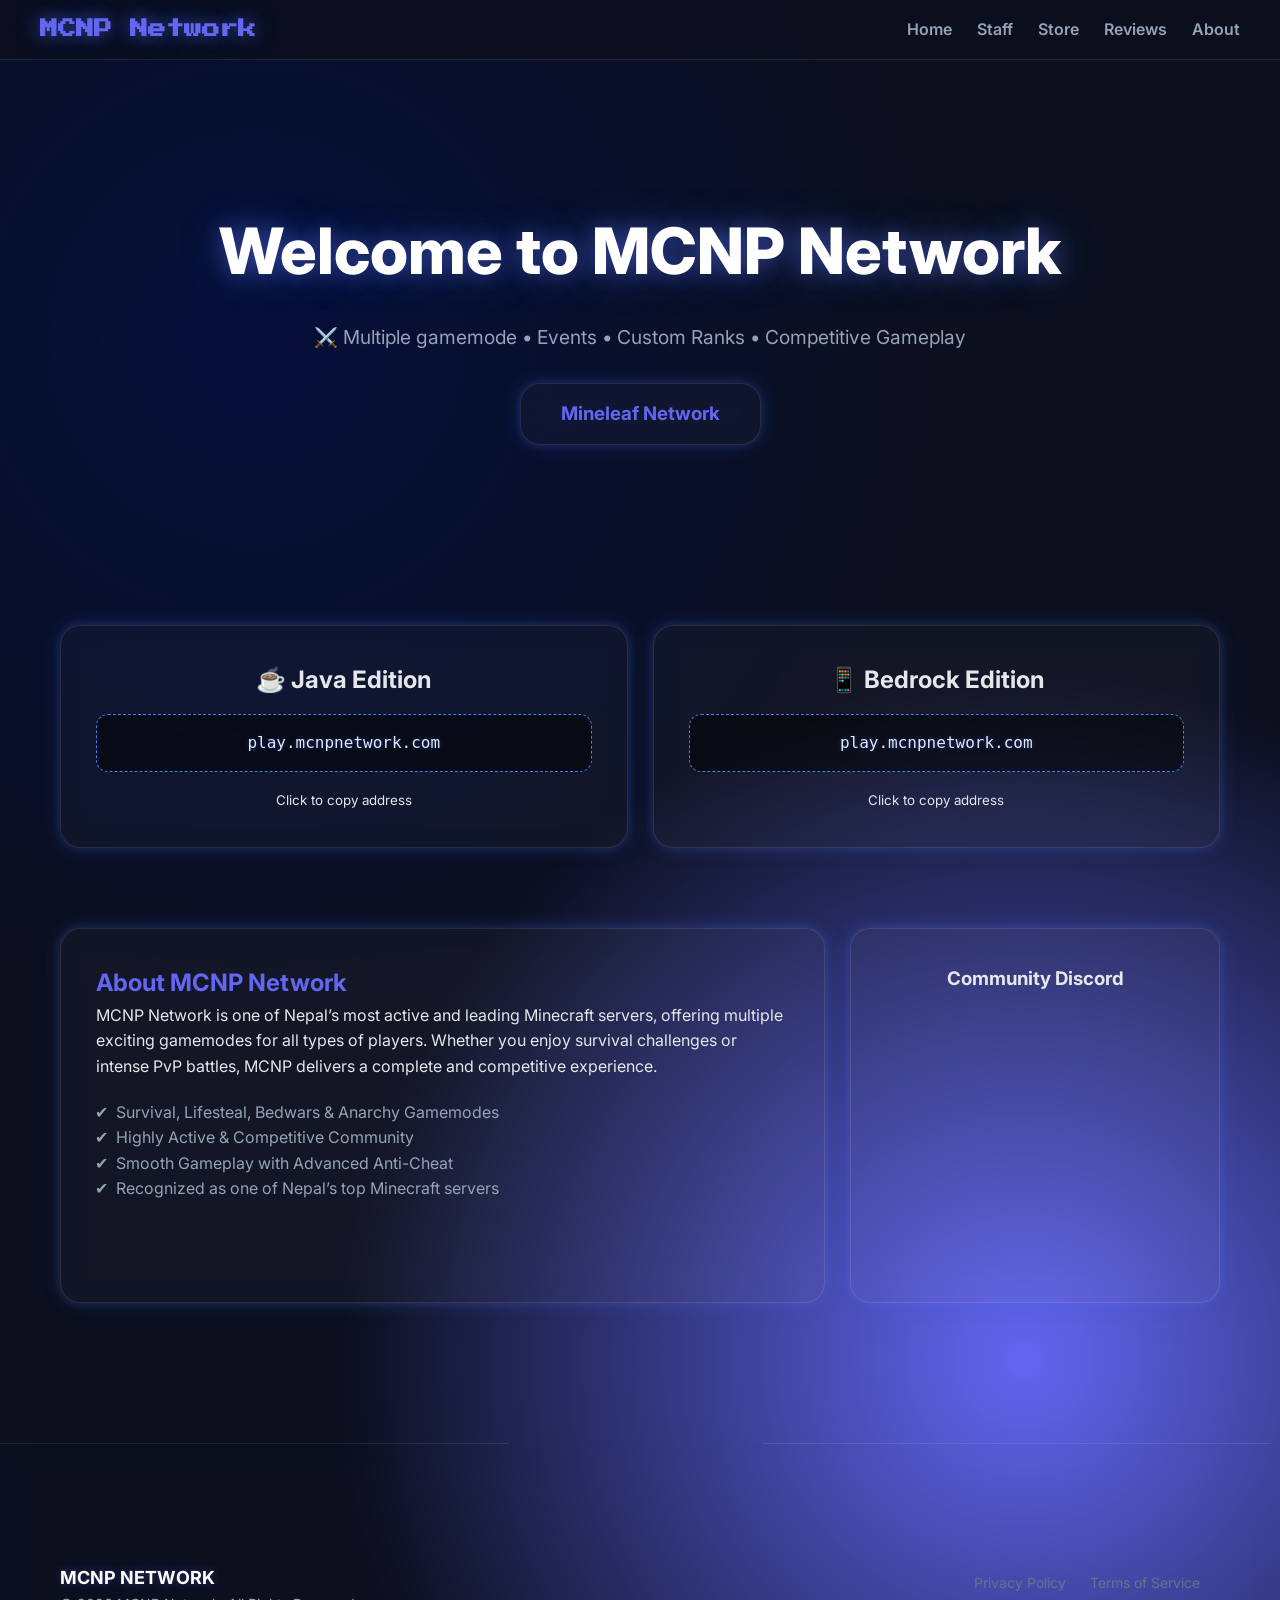
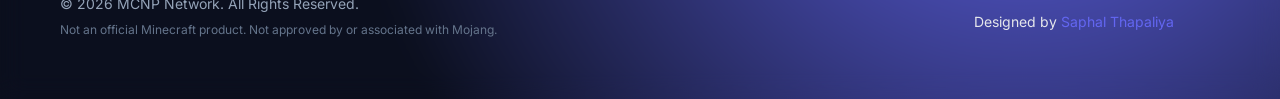
==== commit ffb9da7e: "Update index.html" ====
--- a/index.html
+++ b/index.html
@@ -15,7 +15,7 @@
         <ul>
             <li><a href="#home">Home</a></li>
             <li><a href="staff.html">Staff</a></li>
-            <li><a href="ranks.html">Ranks</a></li>
+            <li><a href="store.html">Store</a></li>
             <li><a href="review.html">Reviews</a></li> 
             <li><a href="#about">About</a></li>
         </ul>
--- a/style.css
+++ b/style.css
@@ -142,10 +142,11 @@
 
 /* FOOTER */
 footer {
-    background: #010409;
+    background: none; /* removed solid background */
     padding: 60px 20px 30px;
     margin-top: 100px;
-    border-top: 1px solid var(--card-border);
+    border-top: 1px solid var(--card-border); /* keeps a subtle divider */
+    backdrop-filter: blur(12px); /* optional: glassy blur effect for premium look */
 }
 
 .footer-content {
@@ -163,10 +164,13 @@
     text-decoration: none;
     font-size: 14px;
     margin-right: 20px;
+    transition: 0.3s;
 }
 
-.footer-legal a:hover { color: var(--secondary); }
-
+.footer-legal a:hover { 
+    color: var(--secondary); 
+    text-shadow: 0 0 5px var(--secondary-glow); /* adds subtle glow */
+}
 /* Loading Animation */
 @keyframes pulse {
     0% { transform: scale(1); filter: drop-shadow(0 0 0px var(--primary-glow)); }
@@ -180,7 +184,4 @@
     pointer-events: none;
 }
 
-.footer-legal a:hover { 
-    color: var(--secondary);
-    text-shadow: 0 0 5px var(--secondary-glow);
-}
+
